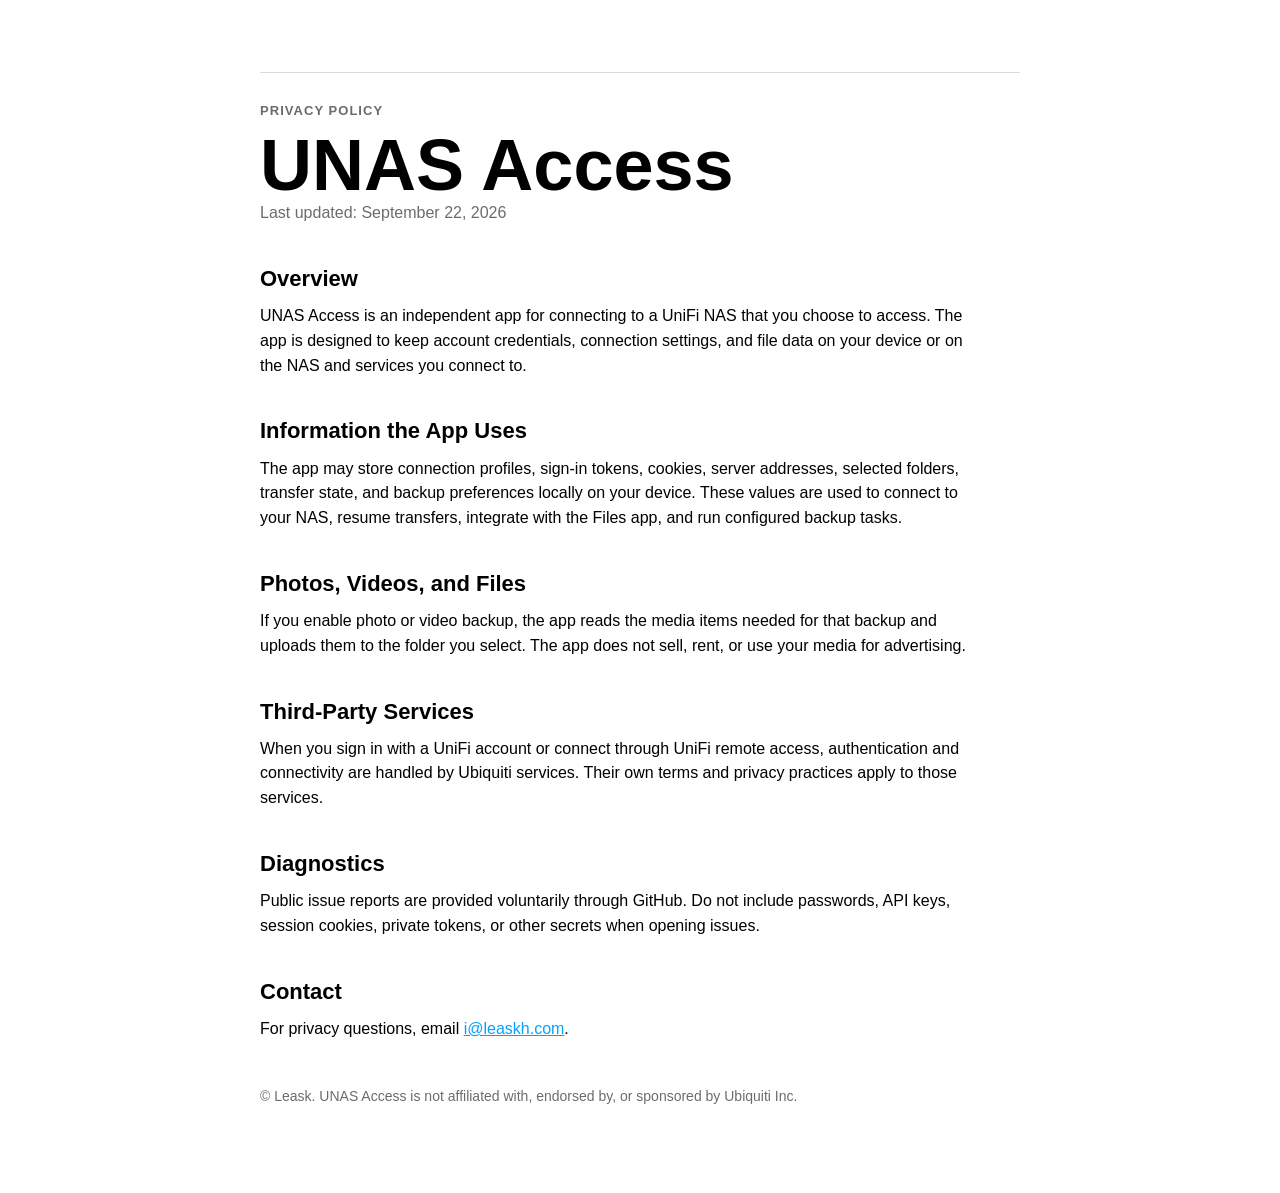
==== docs/privacy/index.html @ 2b998a5d "initial public support site" ====
<!doctype html>
<html lang="en">
<head>
    <meta charset="utf-8">
    <meta name="viewport" content="width=device-width, initial-scale=1">
    <title>Privacy Policy | UNAS Access</title>
    <link rel="stylesheet" href="../styles.css">
</head>
<body>
    <main class="page policy">
        <section class="content">
            <p class="eyebrow">Privacy Policy</p>
            <h1>UNAS Access</h1>
            <p class="updated">Last updated: September 22, 2026</p>

            <h2>Overview</h2>
            <p>
                UNAS Access is an independent app for connecting to a UniFi NAS
                that you choose to access. The app is designed to keep account
                credentials, connection settings, and file data on your device
                or on the NAS and services you connect to.
            </p>

            <h2>Information the App Uses</h2>
            <p>
                The app may store connection profiles, sign-in tokens, cookies,
                server addresses, selected folders, transfer state, and backup
                preferences locally on your device. These values are used to
                connect to your NAS, resume transfers, integrate with the Files
                app, and run configured backup tasks.
            </p>

            <h2>Photos, Videos, and Files</h2>
            <p>
                If you enable photo or video backup, the app reads the media
                items needed for that backup and uploads them to the folder you
                select. The app does not sell, rent, or use your media for
                advertising.
            </p>

            <h2>Third-Party Services</h2>
            <p>
                When you sign in with a UniFi account or connect through UniFi
                remote access, authentication and connectivity are handled by
                Ubiquiti services. Their own terms and privacy practices apply
                to those services.
            </p>

            <h2>Diagnostics</h2>
            <p>
                Public issue reports are provided voluntarily through GitHub.
                Do not include passwords, API keys, session cookies, private
                tokens, or other secrets when opening issues.
            </p>

            <h2>Contact</h2>
            <p>
                For privacy questions, email
                <a href="mailto:i@leaskh.com">i@leaskh.com</a>.
            </p>

            <p class="footer">
                © Leask. UNAS Access is not affiliated with, endorsed by, or
                sponsored by Ubiquiti Inc.
            </p>
        </section>
    </main>
</body>
</html>
---- docs/styles.css ----
:root {
    color-scheme: light dark;
    --accent: #00a3ff;
    --border: color-mix(in srgb, CanvasText 14%, transparent);
    --muted: color-mix(in srgb, CanvasText 58%, transparent);
    --panel: color-mix(in srgb, CanvasText 5%, Canvas);
}

* {
    box-sizing: border-box;
}

body {
    margin: 0;
    min-height: 100vh;
    font: 16px/1.55 -apple-system, BlinkMacSystemFont, "Segoe UI", sans-serif;
    color: CanvasText;
    background: Canvas;
}

a {
    color: var(--accent);
}

.page {
    width: min(880px, calc(100% - 40px));
    margin: 0 auto;
    padding: 72px 0;
}

.hero {
    min-height: 68vh;
    display: grid;
    align-content: center;
    gap: 18px;
}

.mark {
    display: grid;
    gap: 8px;
    width: 72px;
    padding: 13px;
    border: 1px solid var(--border);
    border-radius: 18px;
    background: var(--panel);
}

.mark span {
    display: block;
    height: 8px;
    border-radius: 999px;
    background: var(--accent);
}

h1 {
    margin: 0;
    font-size: clamp(42px, 7vw, 72px);
    line-height: 1;
    letter-spacing: 0;
}

h2 {
    margin: 36px 0 8px;
    font-size: 22px;
    letter-spacing: 0;
}

p {
    margin: 0 0 14px;
    max-width: 720px;
}

.hero p {
    font-size: 20px;
    color: var(--muted);
}

.actions {
    display: flex;
    flex-wrap: wrap;
    gap: 12px;
    margin-top: 12px;
}

.button {
    display: inline-flex;
    align-items: center;
    min-height: 44px;
    padding: 0 16px;
    border: 1px solid var(--border);
    border-radius: 8px;
    color: CanvasText;
    text-decoration: none;
    background: var(--panel);
}

.button.primary {
    border-color: var(--accent);
    color: white;
    background: var(--accent);
}

.content {
    padding-top: 28px;
    border-top: 1px solid var(--border);
}

.policy .content {
    max-width: 760px;
    margin: 0 auto;
}

.eyebrow,
.updated,
.footer {
    color: var(--muted);
}

.eyebrow {
    margin-bottom: 8px;
    font-size: 13px;
    font-weight: 700;
    letter-spacing: 0.08em;
    text-transform: uppercase;
}

.footer {
    margin-top: 44px;
    font-size: 14px;
}

@media (max-width: 520px) {
    .page {
        width: min(100% - 28px, 880px);
        padding: 44px 0;
    }

    .hero {
        min-height: 60vh;
    }

    .actions {
        display: grid;
    }
}
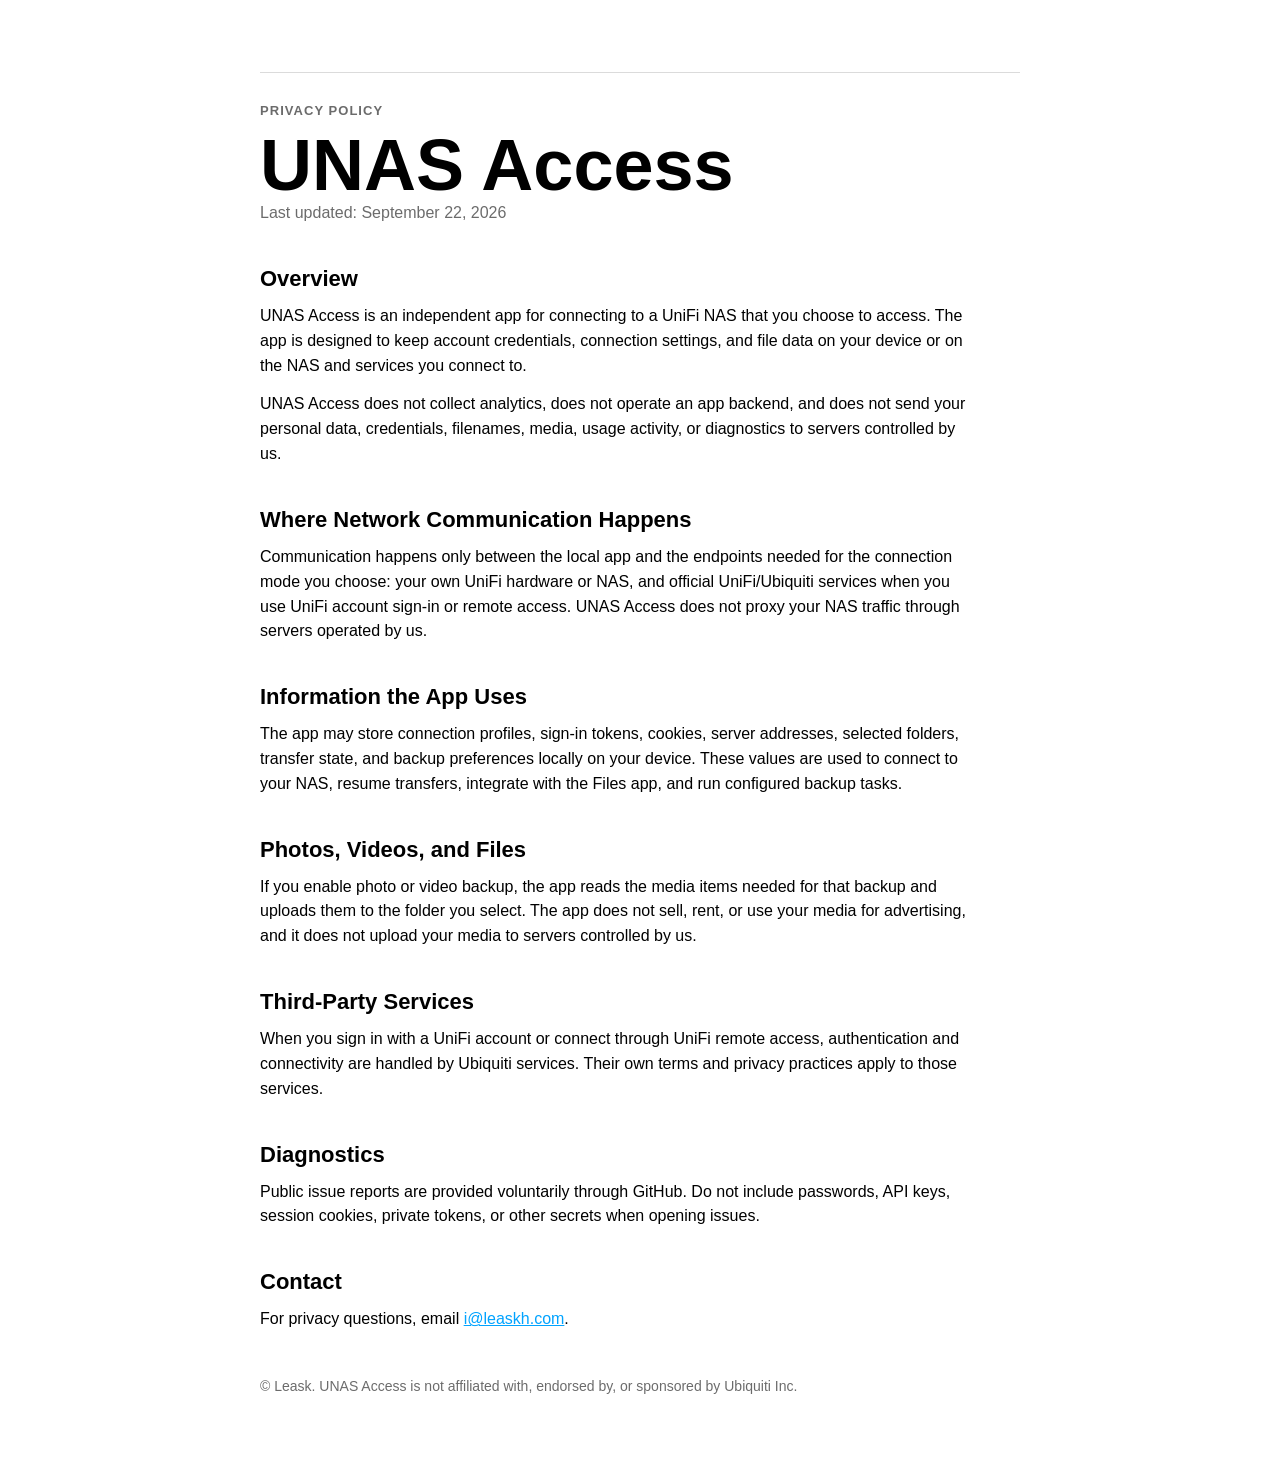
==== commit 9b165c02: "docs: enrich public homepage and privacy policy" ====
--- a/docs/privacy/index.html
+++ b/docs/privacy/index.html
@@ -20,6 +20,21 @@
                 credentials, connection settings, and file data on your device
                 or on the NAS and services you connect to.
             </p>
+            <p>
+                UNAS Access does not collect analytics, does not operate an app
+                backend, and does not send your personal data, credentials,
+                filenames, media, usage activity, or diagnostics to servers
+                controlled by us.
+            </p>
+
+            <h2>Where Network Communication Happens</h2>
+            <p>
+                Communication happens only between the local app and the
+                endpoints needed for the connection mode you choose: your own
+                UniFi hardware or NAS, and official UniFi/Ubiquiti services
+                when you use UniFi account sign-in or remote access. UNAS Access
+                does not proxy your NAS traffic through servers operated by us.
+            </p>
 
             <h2>Information the App Uses</h2>
             <p>
@@ -35,7 +50,8 @@
                 If you enable photo or video backup, the app reads the media
                 items needed for that backup and uploads them to the folder you
                 select. The app does not sell, rent, or use your media for
-                advertising.
+                advertising, and it does not upload your media to servers
+                controlled by us.
             </p>
 
             <h2>Third-Party Services</h2>
@@ -67,4 +83,3 @@
     </main>
 </body>
 </html>
-
--- a/docs/styles.css
+++ b/docs/styles.css
@@ -1,9 +1,12 @@
 :root {
     color-scheme: light dark;
     --accent: #00a3ff;
+    --accent-2: #17c964;
+    --accent-3: #ff9f0a;
     --border: color-mix(in srgb, CanvasText 14%, transparent);
     --muted: color-mix(in srgb, CanvasText 58%, transparent);
     --panel: color-mix(in srgb, CanvasText 5%, Canvas);
+    --panel-strong: color-mix(in srgb, CanvasText 8%, Canvas);
 }
 
 * {
@@ -35,21 +38,12 @@
     gap: 18px;
 }
 
-.mark {
-    display: grid;
-    gap: 8px;
-    width: 72px;
-    padding: 13px;
-    border: 1px solid var(--border);
-    border-radius: 18px;
-    background: var(--panel);
-}
-
-.mark span {
+.app-logo {
     display: block;
-    height: 8px;
-    border-radius: 999px;
-    background: var(--accent);
+    width: 112px;
+    height: 112px;
+    border-radius: 24px;
+    box-shadow: 0 18px 48px color-mix(in srgb, #000 18%, transparent);
 }
 
 h1 {
@@ -100,6 +94,55 @@
     background: var(--accent);
 }
 
+.section {
+    display: grid;
+    gap: 22px;
+    padding: 44px 0;
+    border-top: 1px solid var(--border);
+}
+
+.section:first-of-type {
+    padding-top: 56px;
+}
+
+.split {
+    grid-template-columns: minmax(180px, 0.8fr) minmax(0, 1.2fr);
+    align-items: start;
+}
+
+.feature-grid {
+    display: grid;
+    grid-template-columns: repeat(2, minmax(0, 1fr));
+    gap: 14px;
+}
+
+.feature-grid article {
+    min-height: 152px;
+    padding: 18px;
+    border: 1px solid var(--border);
+    border-radius: 8px;
+    background: var(--panel);
+}
+
+.feature-grid article:nth-child(2) {
+    border-color: color-mix(in srgb, var(--accent-2) 36%, var(--border));
+}
+
+.feature-grid article:nth-child(3) {
+    border-color: color-mix(in srgb, var(--accent-3) 36%, var(--border));
+}
+
+.feature-grid h3 {
+    margin: 0 0 8px;
+    font-size: 18px;
+    letter-spacing: 0;
+}
+
+.feature-grid p,
+.split p {
+    color: var(--muted);
+}
+
 .content {
     padding-top: 28px;
     border-top: 1px solid var(--border);
@@ -142,5 +185,9 @@
     .actions {
         display: grid;
     }
+
+    .split,
+    .feature-grid {
+        grid-template-columns: 1fr;
+    }
 }
-
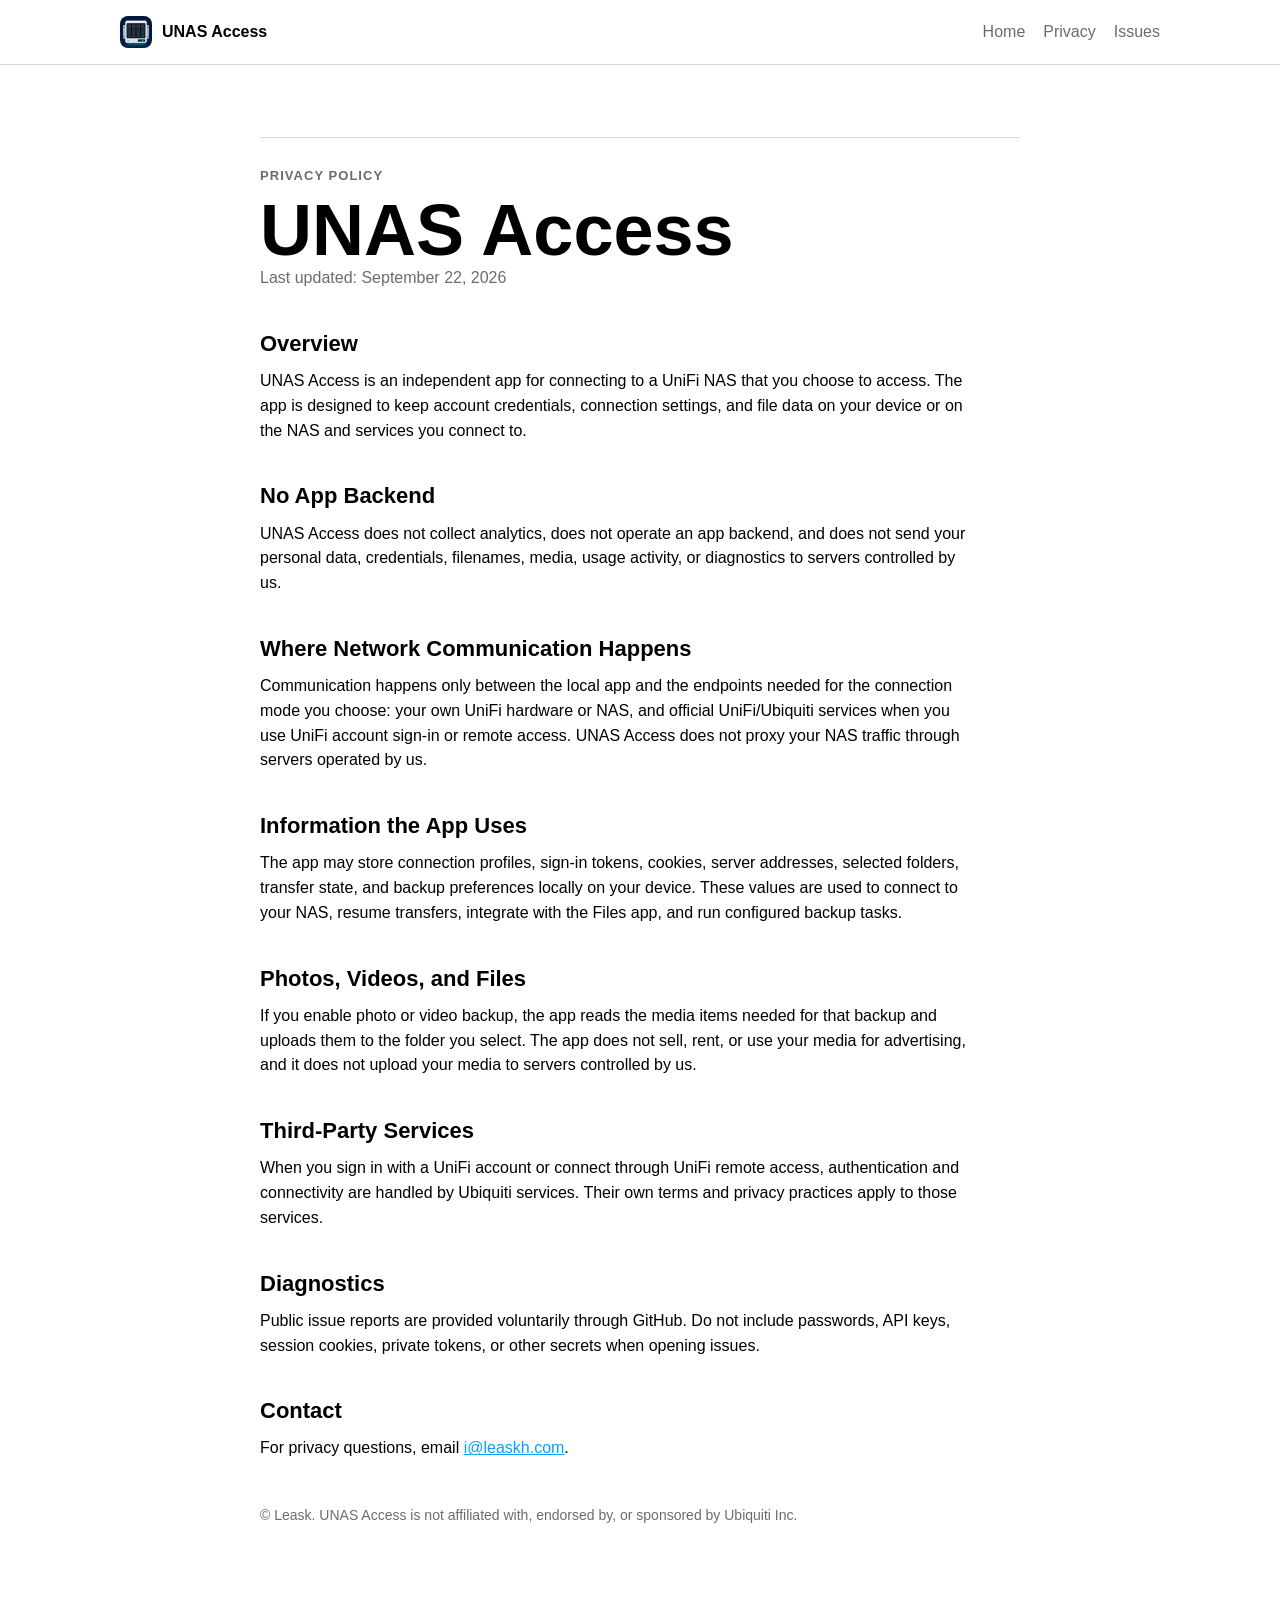
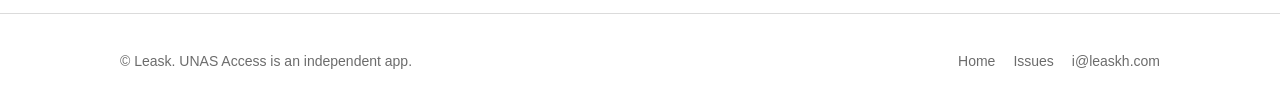
==== commit ac6bf319: "docs: add site navigation and footer" ====
--- a/docs/privacy/index.html
+++ b/docs/privacy/index.html
@@ -7,6 +7,26 @@
     <link rel="stylesheet" href="../styles.css">
 </head>
 <body>
+    <header class="site-header">
+        <nav class="site-nav" aria-label="Primary">
+            <a class="brand" href="../">
+                <img
+                    src="../assets/logo.png"
+                    width="32"
+                    height="32"
+                    alt=""
+                    aria-hidden="true"
+                >
+                <span>UNAS Access</span>
+            </a>
+            <div class="nav-links">
+                <a href="../">Home</a>
+                <a href="./">Privacy</a>
+                <a href="https://github.com/Leask/UNAS-Access-Public/issues">Issues</a>
+            </div>
+        </nav>
+    </header>
+
     <main class="page policy">
         <section class="content">
             <p class="eyebrow">Privacy Policy</p>
@@ -20,6 +40,8 @@
                 credentials, connection settings, and file data on your device
                 or on the NAS and services you connect to.
             </p>
+
+            <h2>No App Backend</h2>
             <p>
                 UNAS Access does not collect analytics, does not operate an app
                 backend, and does not send your personal data, credentials,
@@ -81,5 +103,16 @@
             </p>
         </section>
     </main>
+
+    <footer class="site-footer">
+        <div class="footer-inner">
+            <p>© Leask. UNAS Access is an independent app.</p>
+            <div class="footer-links">
+                <a href="../">Home</a>
+                <a href="https://github.com/Leask/UNAS-Access-Public/issues">Issues</a>
+                <a href="mailto:i@leaskh.com">i@leaskh.com</a>
+            </div>
+        </div>
+    </footer>
 </body>
 </html>
--- a/docs/styles.css
+++ b/docs/styles.css
@@ -25,6 +25,59 @@
     color: var(--accent);
 }
 
+.site-header {
+    position: sticky;
+    top: 0;
+    z-index: 10;
+    border-bottom: 1px solid var(--border);
+    background: color-mix(in srgb, Canvas 92%, transparent);
+    backdrop-filter: blur(18px);
+}
+
+.site-nav {
+    width: min(1040px, calc(100% - 40px));
+    min-height: 64px;
+    margin: 0 auto;
+    display: flex;
+    align-items: center;
+    justify-content: space-between;
+    gap: 18px;
+}
+
+.brand,
+.nav-links,
+.footer-links {
+    display: flex;
+    align-items: center;
+}
+
+.brand {
+    gap: 10px;
+    color: CanvasText;
+    font-weight: 700;
+    text-decoration: none;
+}
+
+.brand img {
+    border-radius: 8px;
+}
+
+.nav-links,
+.footer-links {
+    gap: 18px;
+}
+
+.nav-links a,
+.footer-links a {
+    color: var(--muted);
+    text-decoration: none;
+}
+
+.nav-links a:hover,
+.footer-links a:hover {
+    color: var(--accent);
+}
+
 .page {
     width: min(880px, calc(100% - 40px));
     margin: 0 auto;
@@ -172,7 +225,52 @@
     font-size: 14px;
 }
 
+.site-footer {
+    border-top: 1px solid var(--border);
+}
+
+.footer-inner {
+    width: min(1040px, calc(100% - 40px));
+    min-height: 96px;
+    margin: 0 auto;
+    display: flex;
+    align-items: center;
+    justify-content: space-between;
+    gap: 18px;
+    color: var(--muted);
+    font-size: 14px;
+}
+
+.footer-inner p {
+    margin: 0;
+}
+
 @media (max-width: 520px) {
+    .site-nav,
+    .footer-inner {
+        width: min(100% - 28px, 1040px);
+    }
+
+    .site-nav,
+    .footer-inner,
+    .nav-links,
+    .footer-links {
+        align-items: flex-start;
+    }
+
+    .site-nav,
+    .footer-inner {
+        flex-direction: column;
+        justify-content: center;
+        padding: 14px 0;
+    }
+
+    .nav-links,
+    .footer-links {
+        flex-wrap: wrap;
+        gap: 12px;
+    }
+
     .page {
         width: min(100% - 28px, 880px);
         padding: 44px 0;
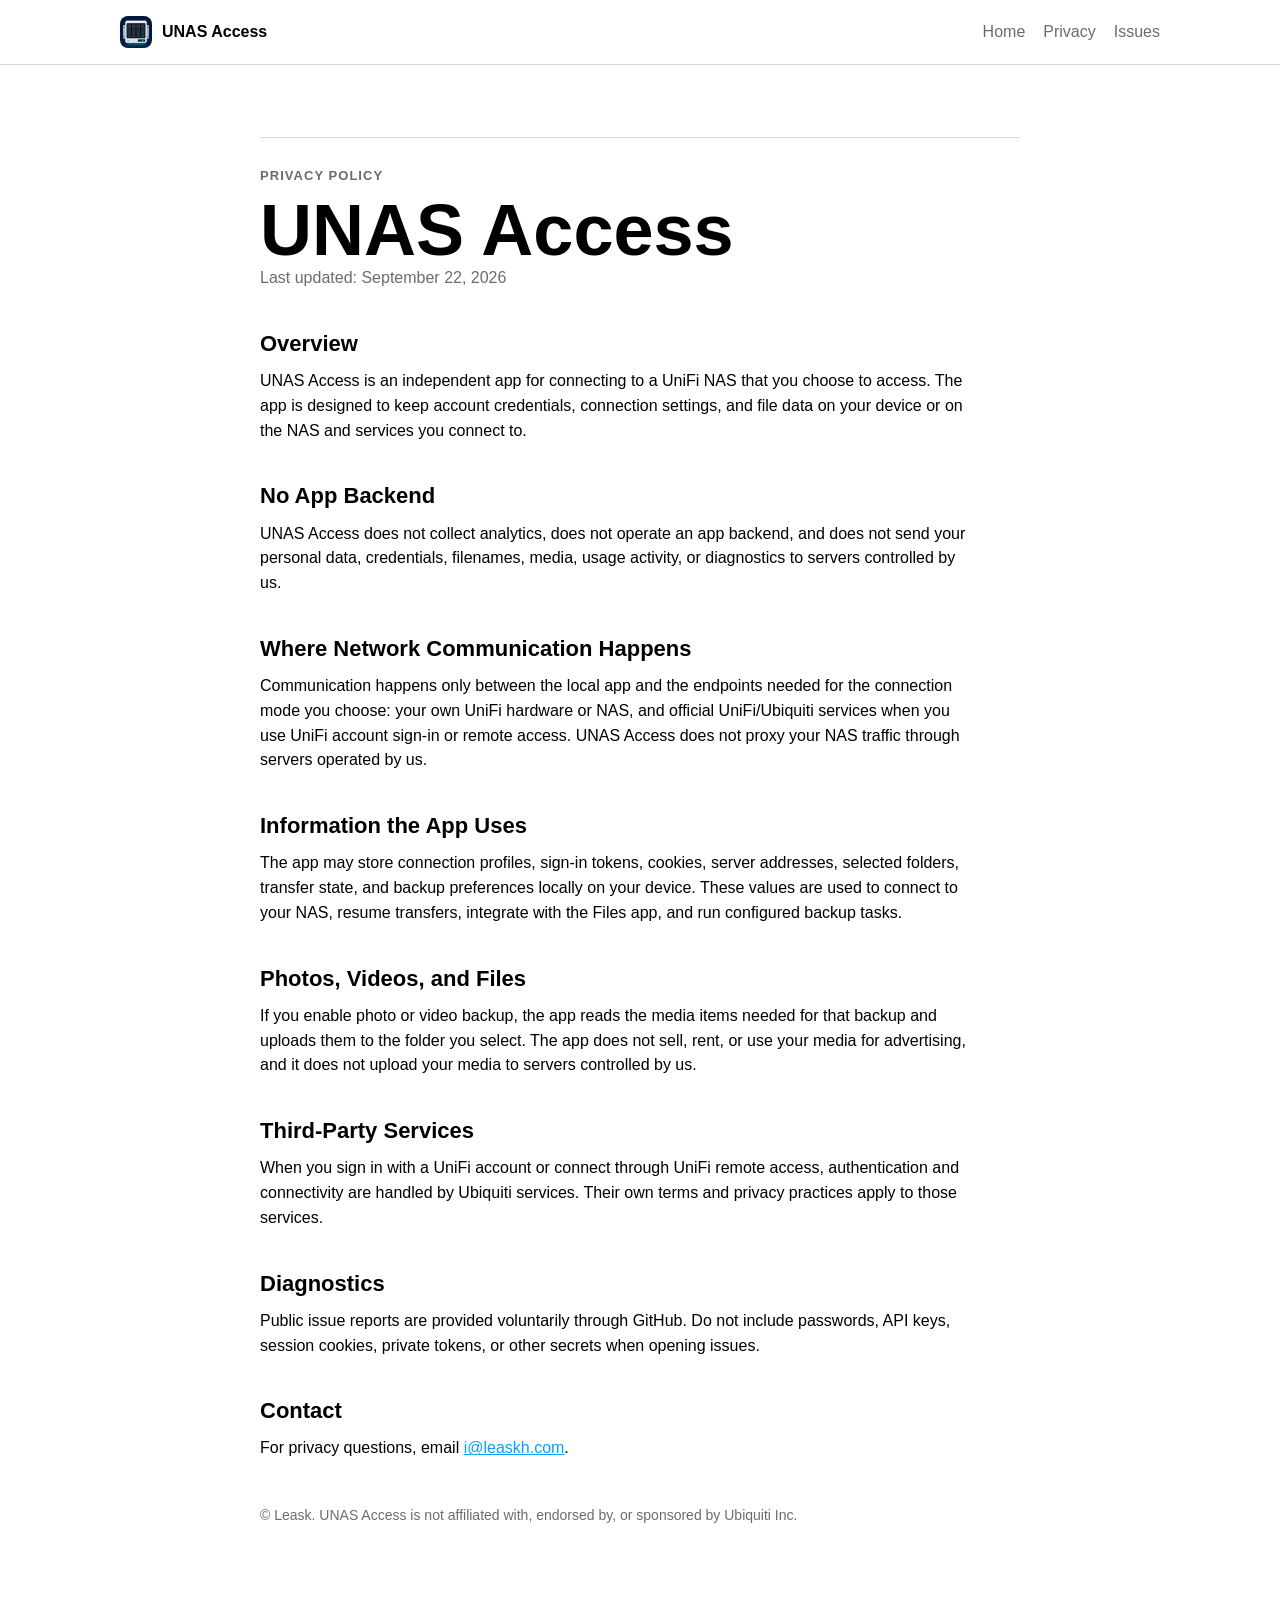
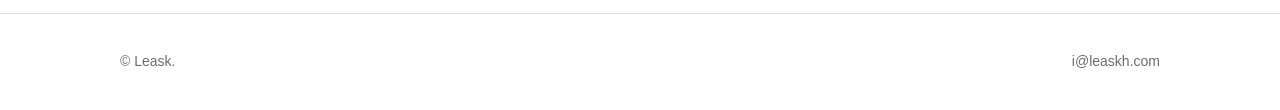
==== commit a4676c3c: "docs: simplify site footer" ====
--- a/docs/privacy/index.html
+++ b/docs/privacy/index.html
@@ -106,10 +106,8 @@
 
     <footer class="site-footer">
         <div class="footer-inner">
-            <p>© Leask. UNAS Access is an independent app.</p>
+            <p>© Leask.</p>
             <div class="footer-links">
-                <a href="../">Home</a>
-                <a href="https://github.com/Leask/UNAS-Access-Public/issues">Issues</a>
                 <a href="mailto:i@leaskh.com">i@leaskh.com</a>
             </div>
         </div>
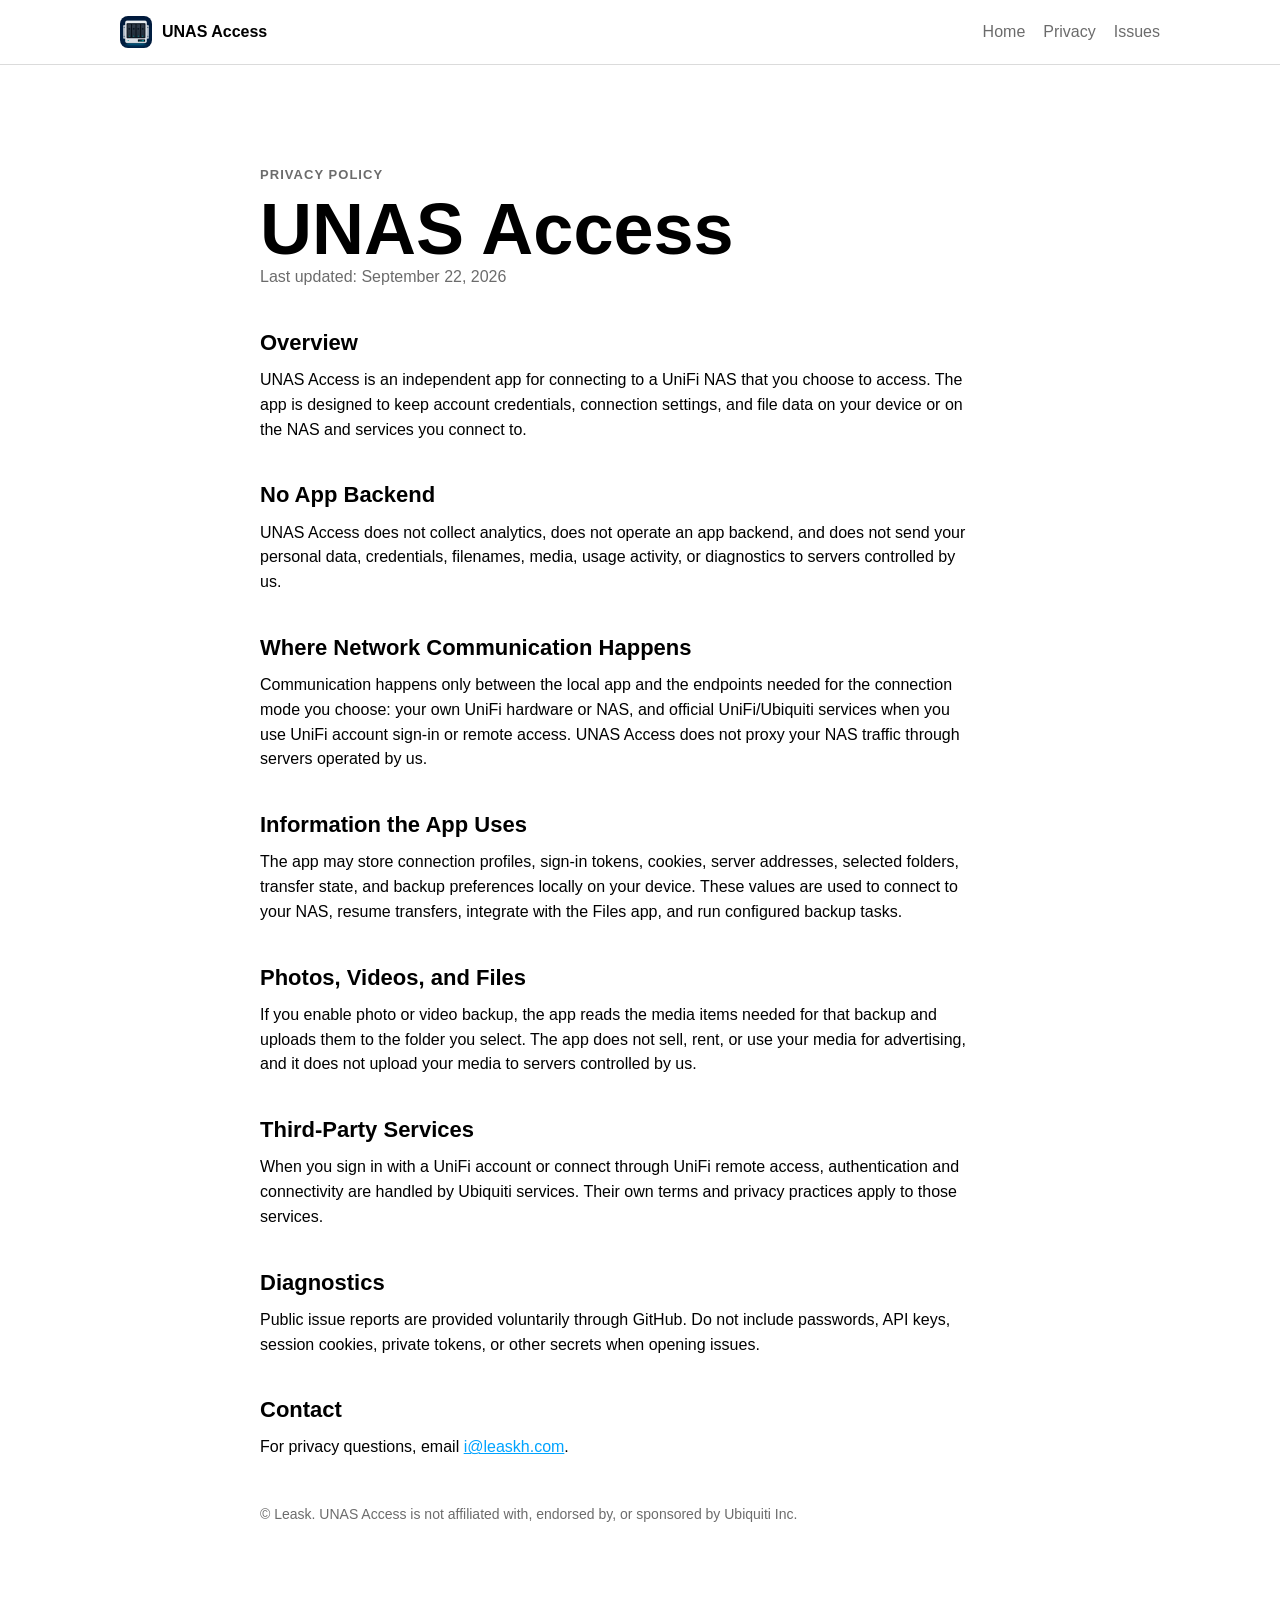
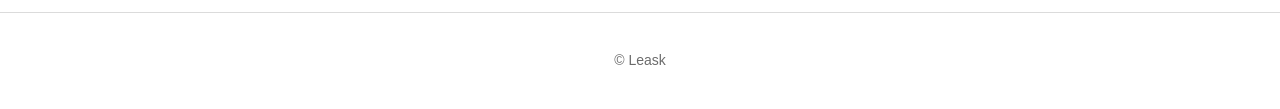
==== commit 21070640: "docs: center minimal footer" ====
--- a/docs/privacy/index.html
+++ b/docs/privacy/index.html
@@ -106,10 +106,7 @@
 
     <footer class="site-footer">
         <div class="footer-inner">
-            <p>© Leask.</p>
-            <div class="footer-links">
-                <a href="mailto:i@leaskh.com">i@leaskh.com</a>
-            </div>
+            <p>© Leask</p>
         </div>
     </footer>
 </body>
--- a/docs/styles.css
+++ b/docs/styles.css
@@ -45,8 +45,7 @@
 }
 
 .brand,
-.nav-links,
-.footer-links {
+.nav-links {
     display: flex;
     align-items: center;
 }
@@ -62,19 +61,16 @@
     border-radius: 8px;
 }
 
-.nav-links,
-.footer-links {
-    gap: 18px;
-}
-
-.nav-links a,
-.footer-links a {
+.nav-links {
+    gap: 18px;
+}
+
+.nav-links a {
     color: var(--muted);
     text-decoration: none;
 }
 
-.nav-links a:hover,
-.footer-links a:hover {
+.nav-links a:hover {
     color: var(--accent);
 }
 
@@ -151,7 +147,6 @@
     display: grid;
     gap: 22px;
     padding: 44px 0;
-    border-top: 1px solid var(--border);
 }
 
 .section:first-of-type {
@@ -198,7 +193,6 @@
 
 .content {
     padding-top: 28px;
-    border-top: 1px solid var(--border);
 }
 
 .policy .content {
@@ -235,7 +229,7 @@
     margin: 0 auto;
     display: flex;
     align-items: center;
-    justify-content: space-between;
+    justify-content: center;
     gap: 18px;
     color: var(--muted);
     font-size: 14px;
@@ -252,21 +246,17 @@
     }
 
     .site-nav,
-    .footer-inner,
-    .nav-links,
-    .footer-links {
+    .nav-links {
         align-items: flex-start;
     }
 
-    .site-nav,
-    .footer-inner {
+    .site-nav {
         flex-direction: column;
         justify-content: center;
         padding: 14px 0;
     }
 
-    .nav-links,
-    .footer-links {
+    .nav-links {
         flex-wrap: wrap;
         gap: 12px;
     }
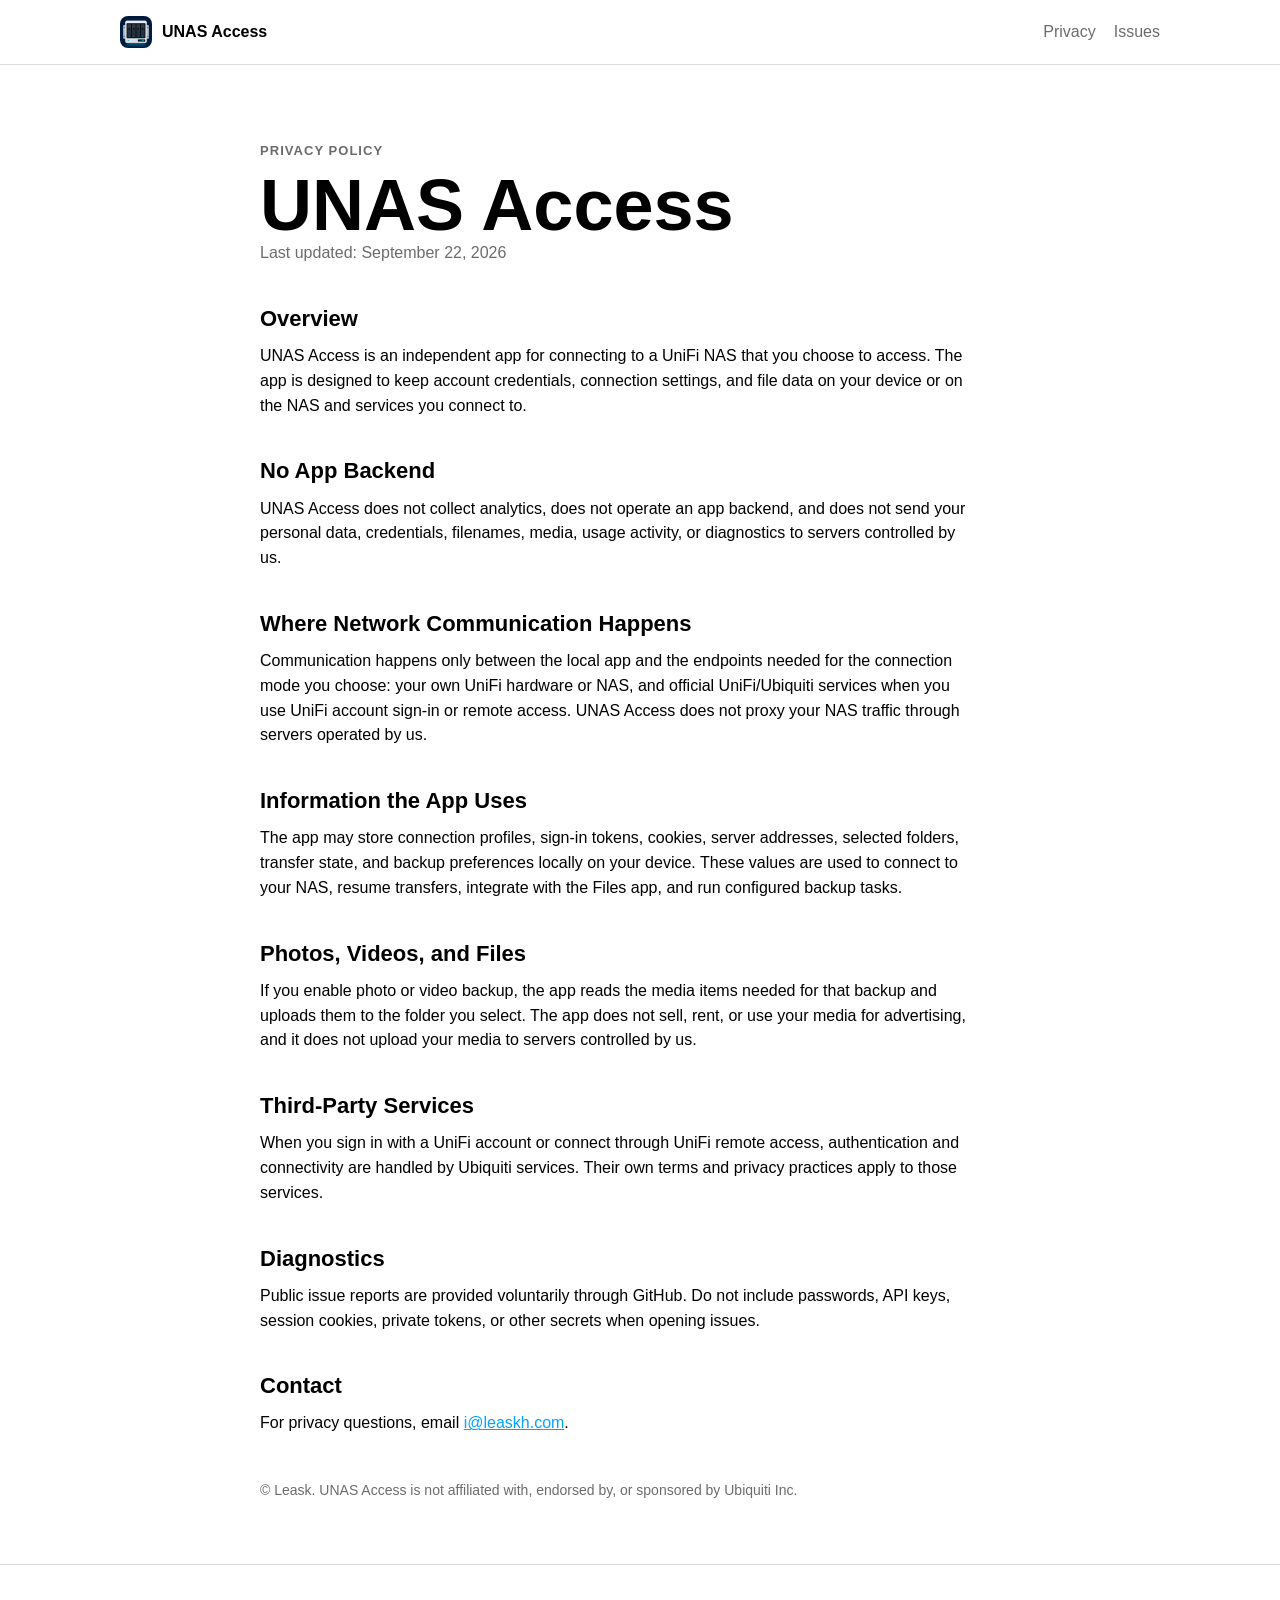
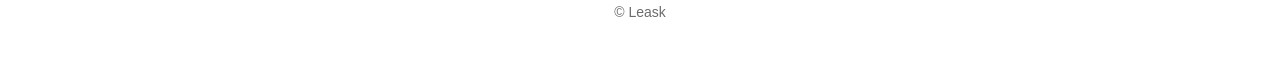
==== commit bf25c11e: "docs: use brand link as homepage nav" ====
--- a/docs/privacy/index.html
+++ b/docs/privacy/index.html
@@ -20,7 +20,6 @@
                 <span>UNAS Access</span>
             </a>
             <div class="nav-links">
-                <a href="../">Home</a>
                 <a href="./">Privacy</a>
                 <a href="https://github.com/Leask/UNAS-Access-Public/issues">Issues</a>
             </div>
--- a/docs/styles.css
+++ b/docs/styles.css
@@ -77,22 +77,22 @@
 .page {
     width: min(880px, calc(100% - 40px));
     margin: 0 auto;
-    padding: 72px 0;
+    padding: 48px 0;
 }
 
 .hero {
-    min-height: 68vh;
+    min-height: 56vh;
     display: grid;
     align-content: center;
-    gap: 18px;
+    gap: 16px;
 }
 
 .app-logo {
     display: block;
-    width: 112px;
-    height: 112px;
-    border-radius: 24px;
-    box-shadow: 0 18px 48px color-mix(in srgb, #000 18%, transparent);
+    width: 148px;
+    height: 148px;
+    border-radius: 32px;
+    box-shadow: 0 16px 40px color-mix(in srgb, #000 16%, transparent);
 }
 
 h1 {
@@ -150,7 +150,7 @@
 }
 
 .section:first-of-type {
-    padding-top: 56px;
+    padding-top: 36px;
 }
 
 .split {
@@ -227,12 +227,11 @@
     width: min(1040px, calc(100% - 40px));
     min-height: 96px;
     margin: 0 auto;
-    display: flex;
-    align-items: center;
-    justify-content: center;
-    gap: 18px;
+    display: grid;
+    place-items: center;
     color: var(--muted);
     font-size: 14px;
+    text-align: center;
 }
 
 .footer-inner p {
@@ -263,11 +262,17 @@
 
     .page {
         width: min(100% - 28px, 880px);
-        padding: 44px 0;
+        padding: 32px 0;
     }
 
     .hero {
-        min-height: 60vh;
+        min-height: 50vh;
+    }
+
+    .app-logo {
+        width: 124px;
+        height: 124px;
+        border-radius: 28px;
     }
 
     .actions {
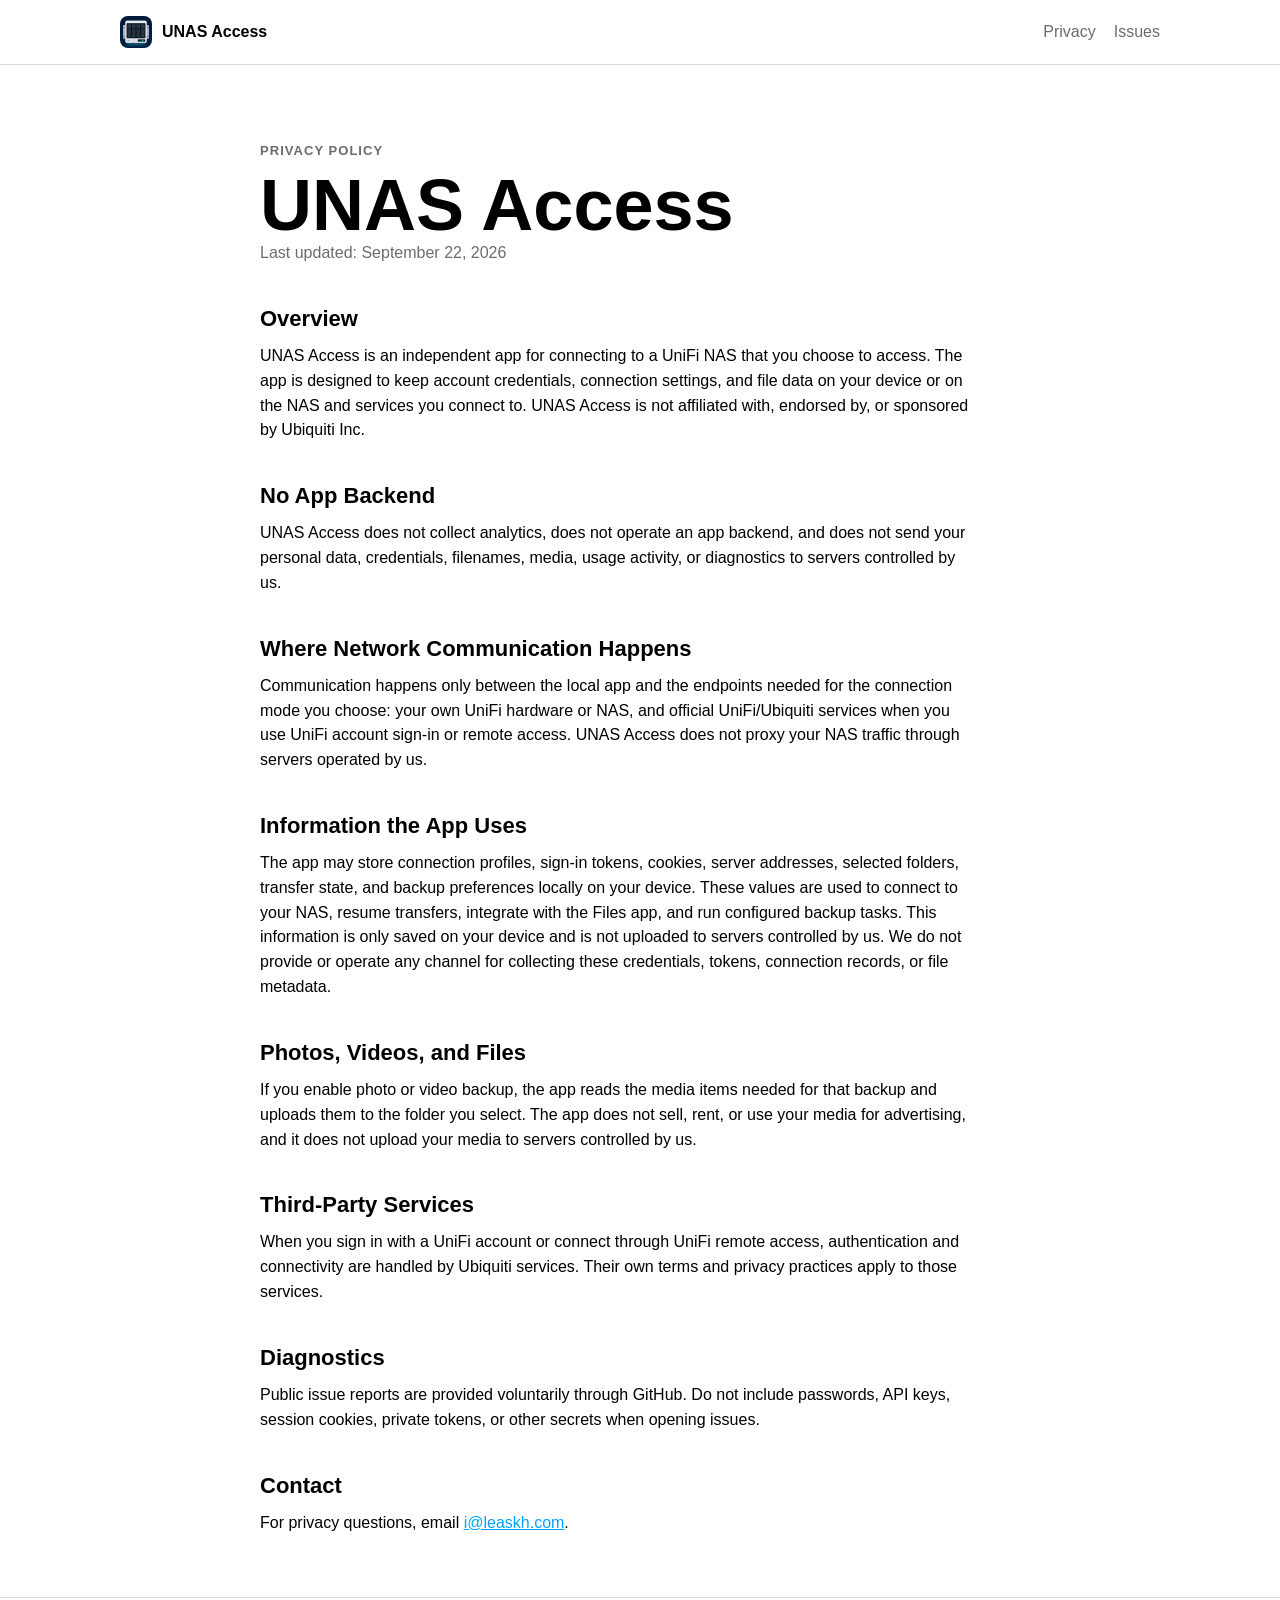
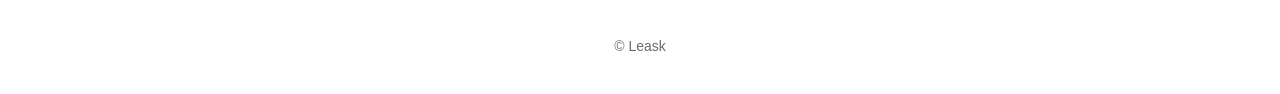
==== commit c2496812: "docs: clarify privacy data handling" ====
--- a/docs/privacy/index.html
+++ b/docs/privacy/index.html
@@ -37,7 +37,8 @@
                 UNAS Access is an independent app for connecting to a UniFi NAS
                 that you choose to access. The app is designed to keep account
                 credentials, connection settings, and file data on your device
-                or on the NAS and services you connect to.
+                or on the NAS and services you connect to. UNAS Access is not
+                affiliated with, endorsed by, or sponsored by Ubiquiti Inc.
             </p>
 
             <h2>No App Backend</h2>
@@ -63,7 +64,10 @@
                 server addresses, selected folders, transfer state, and backup
                 preferences locally on your device. These values are used to
                 connect to your NAS, resume transfers, integrate with the Files
-                app, and run configured backup tasks.
+                app, and run configured backup tasks. This information is only
+                saved on your device and is not uploaded to servers controlled
+                by us. We do not provide or operate any channel for collecting
+                these credentials, tokens, connection records, or file metadata.
             </p>
 
             <h2>Photos, Videos, and Files</h2>
@@ -95,11 +99,6 @@
                 For privacy questions, email
                 <a href="mailto:i@leaskh.com">i@leaskh.com</a>.
             </p>
-
-            <p class="footer">
-                © Leask. UNAS Access is not affiliated with, endorsed by, or
-                sponsored by Ubiquiti Inc.
-            </p>
         </section>
     </main>
 
